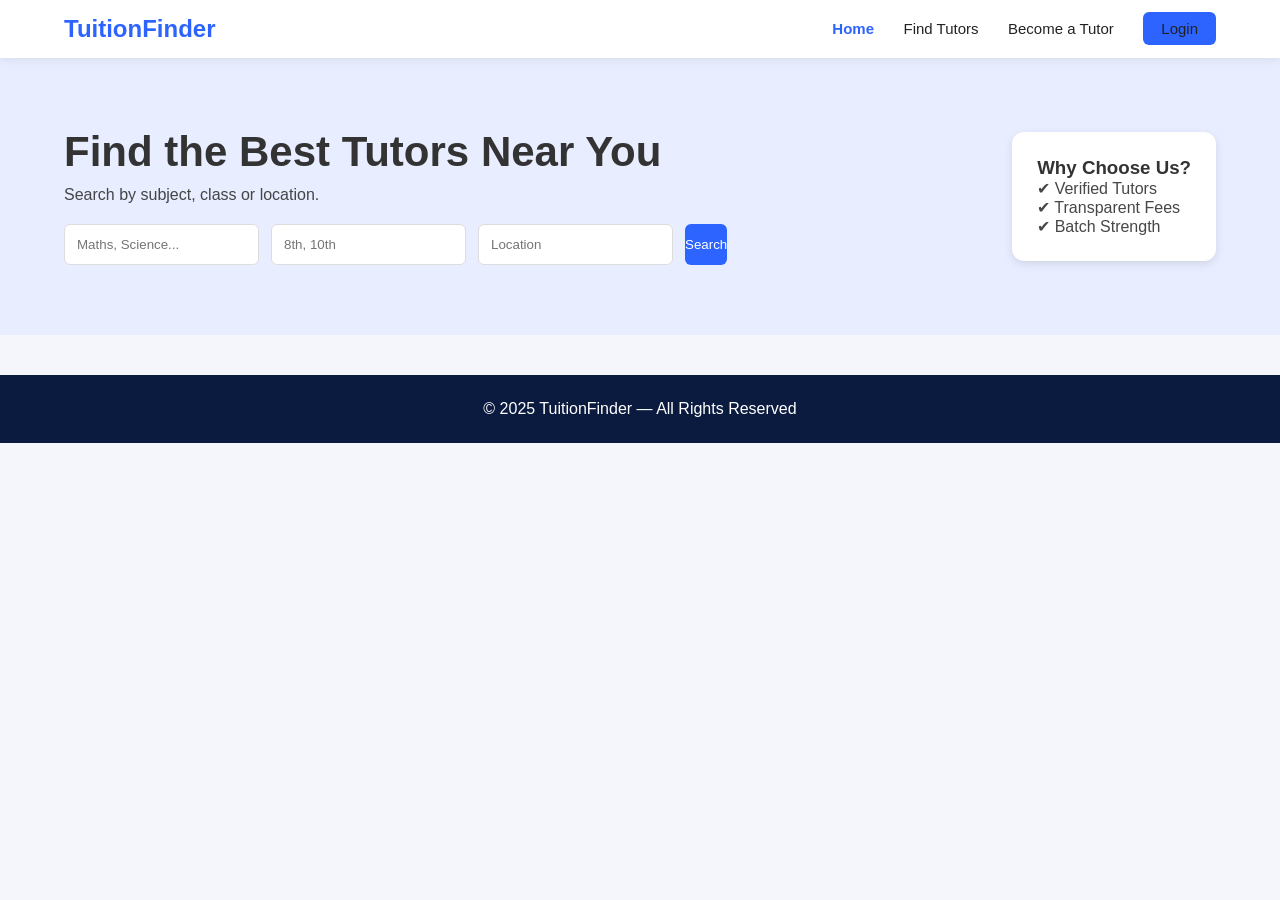
==== index.html @ 5f2dd2f7 "Add files via upload" ====
<!DOCTYPE html>
<html lang="en">
<head>
<meta charset="UTF-8">
<title>TuitionFinder - Home</title>
<meta name="viewport" content="width=device-width, initial-scale=1.0">

<style>
/* === GLOBAL === */
*{margin:0;padding:0;box-sizing:border-box;font-family:Inter,sans-serif;}
body{background:#f4f6fc;color:#333;}
.container{width:90%;max-width:1180px;margin:auto;}
h1,h2,h3{font-weight:700;}
p{opacity:.9}

/* === NAVBAR === */
.navbar{background:#fff;box-shadow:0 2px 10px rgba(0,0,0,.08);padding:15px 0;position:sticky;top:0;z-index:10;}
.nav-container{display:flex;justify-content:space-between;align-items:center;}
.logo{font-size:24px;font-weight:800;color:#2d63ff;}
.nav-links a{text-decoration:none;margin-left:25px;color:#222;font-size:15px;font-weight:500;}
.nav-links a.active{color:#2d63ff;font-weight:700;}
.btn-primary{background:#2d63ff;color:#fff;padding:8px 18px;border-radius:6px;text-decoration:none}

/* === HERO === */
.hero{padding:70px 0;background:#e8edff;}
.hero-content{display:flex;justify-content:space-between;align-items:center;}
.hero-text{width:55%}
.hero-text h1{font-size:42px;margin-bottom:10px;}
.search-bar{display:grid;grid-template-columns:repeat(4,1fr);gap:12px;margin-top:20px}
.search-bar input{padding:12px;border:1px solid #ddd;border-radius:6px;}
.search-bar button{background:#2d63ff;color:#fff;border:none;border-radius:6px;cursor:pointer;}
.hero-card{background:#fff;padding:25px;border-radius:12px;box-shadow:0 3px 10px rgba(0,0,0,.1);}

/* === FOOTER === */
.footer{background:#0b1b3f;color:#fff;padding:25px 0;margin-top:40px;text-align:center;}
</style>

</head>

<body>

<header class="navbar">
  <div class="container nav-container">
    <div class="logo">TuitionFinder</div>
    <nav class="nav-links">
      <a class="active" href="index.html">Home</a>
      <a href="tutors.html">Find Tutors</a>
      <a href="register-tutor.html">Become a Tutor</a>
      <a href="login.html" class="btn-primary">Login</a>
    </nav>
  </div>
</header>

<section class="hero">
  <div class="container hero-content">

    <div class="hero-text">
      <h1>Find the Best Tutors Near You</h1>
      <p>Search by subject, class or location.</p>

      <form class="search-bar" action="tutors.html">
        <input type="text" placeholder="Maths, Science...">
        <input type="text" placeholder="8th, 10th">
        <input type="text" placeholder="Location">
        <button>Search</button>
      </form>
    </div>

    <div class="hero-card">
      <h3>Why Choose Us?</h3>
      <p>✔ Verified Tutors</p>
      <p>✔ Transparent Fees</p>
      <p>✔ Batch Strength</p>
    </div>

  </div>
</section>

<footer class="footer">
  © 2025 TuitionFinder — All Rights Reserved
</footer>

</body>
</html>
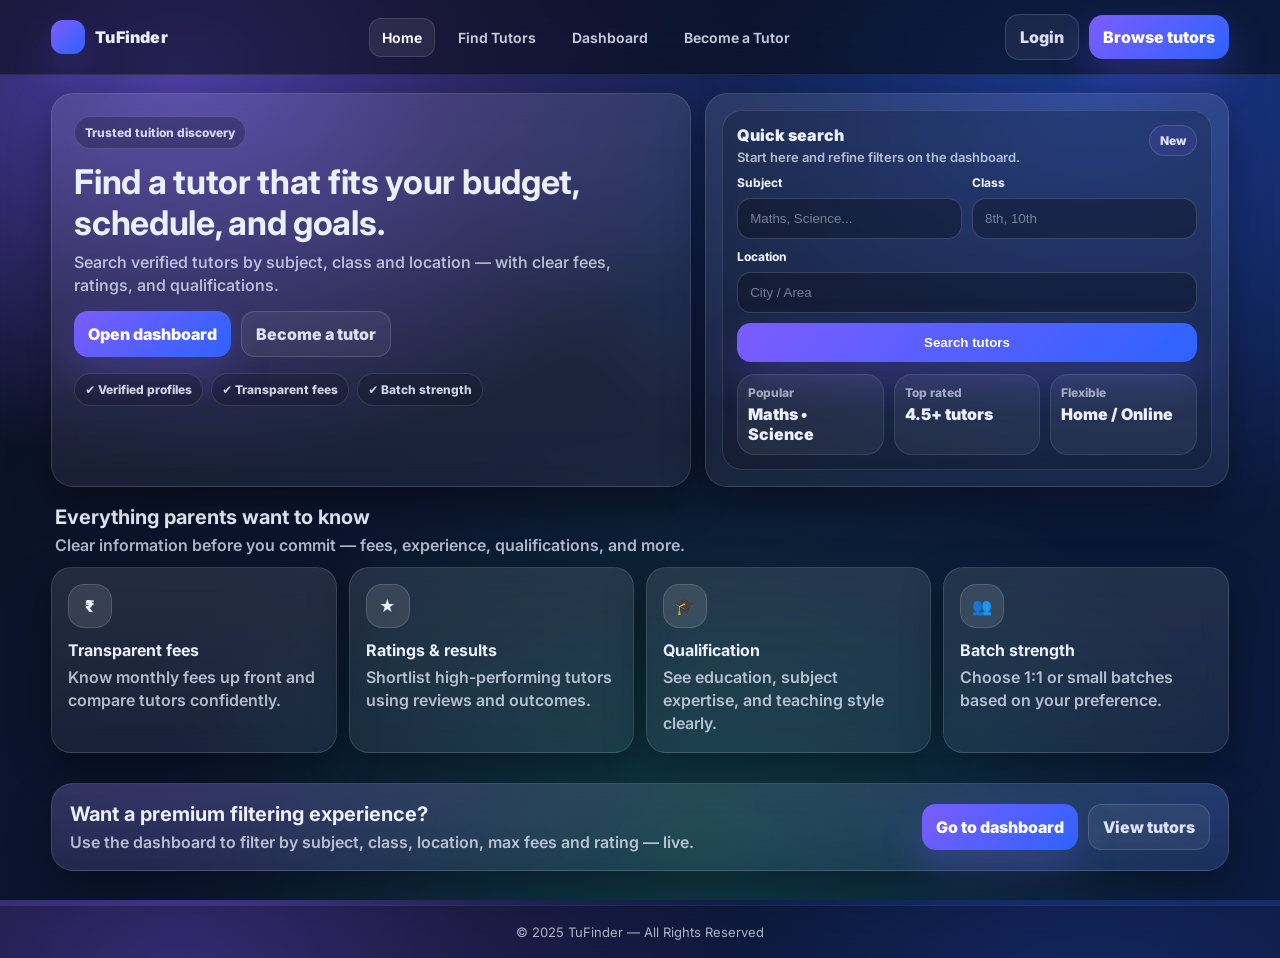
==== commit eb3b4fdf: "upload project" ====
--- a/index.html
+++ b/index.html
@@ -1,84 +1,159 @@
-<!DOCTYPE html>
-<html lang="en">
-<head>
-<meta charset="UTF-8">
-<title>TuitionFinder - Home</title>
-<meta name="viewport" content="width=device-width, initial-scale=1.0">
-
-<style>
-/* === GLOBAL === */
-*{margin:0;padding:0;box-sizing:border-box;font-family:Inter,sans-serif;}
-body{background:#f4f6fc;color:#333;}
-.container{width:90%;max-width:1180px;margin:auto;}
-h1,h2,h3{font-weight:700;}
-p{opacity:.9}
-
-/* === NAVBAR === */
-.navbar{background:#fff;box-shadow:0 2px 10px rgba(0,0,0,.08);padding:15px 0;position:sticky;top:0;z-index:10;}
-.nav-container{display:flex;justify-content:space-between;align-items:center;}
-.logo{font-size:24px;font-weight:800;color:#2d63ff;}
-.nav-links a{text-decoration:none;margin-left:25px;color:#222;font-size:15px;font-weight:500;}
-.nav-links a.active{color:#2d63ff;font-weight:700;}
-.btn-primary{background:#2d63ff;color:#fff;padding:8px 18px;border-radius:6px;text-decoration:none}
-
-/* === HERO === */
-.hero{padding:70px 0;background:#e8edff;}
-.hero-content{display:flex;justify-content:space-between;align-items:center;}
-.hero-text{width:55%}
-.hero-text h1{font-size:42px;margin-bottom:10px;}
-.search-bar{display:grid;grid-template-columns:repeat(4,1fr);gap:12px;margin-top:20px}
-.search-bar input{padding:12px;border:1px solid #ddd;border-radius:6px;}
-.search-bar button{background:#2d63ff;color:#fff;border:none;border-radius:6px;cursor:pointer;}
-.hero-card{background:#fff;padding:25px;border-radius:12px;box-shadow:0 3px 10px rgba(0,0,0,.1);}
-
-/* === FOOTER === */
-.footer{background:#0b1b3f;color:#fff;padding:25px 0;margin-top:40px;text-align:center;}
-</style>
-
-</head>
-
-<body>
-
-<header class="navbar">
-  <div class="container nav-container">
-    <div class="logo">TuitionFinder</div>
-    <nav class="nav-links">
-      <a class="active" href="index.html">Home</a>
-      <a href="tutors.html">Find Tutors</a>
-      <a href="register-tutor.html">Become a Tutor</a>
-      <a href="login.html" class="btn-primary">Login</a>
-    </nav>
-  </div>
-</header>
-
-<section class="hero">
-  <div class="container hero-content">
-
-    <div class="hero-text">
-      <h1>Find the Best Tutors Near You</h1>
-      <p>Search by subject, class or location.</p>
-
-      <form class="search-bar" action="tutors.html">
-        <input type="text" placeholder="Maths, Science...">
-        <input type="text" placeholder="8th, 10th">
-        <input type="text" placeholder="Location">
-        <button>Search</button>
-      </form>
-    </div>
-
-    <div class="hero-card">
-      <h3>Why Choose Us?</h3>
-      <p>✔ Verified Tutors</p>
-      <p>✔ Transparent Fees</p>
-      <p>✔ Batch Strength</p>
-    </div>
-
-  </div>
-</section>
-
-<footer class="footer">
-  © 2025 TuitionFinder — All Rights Reserved
-</footer>
-
-</body>
-</html>
+<!DOCTYPE html>
+<html lang="en">
+<head>
+  <meta charset="UTF-8">
+  <title>TuFinder - Home</title>
+  <meta name="viewport" content="width=device-width, initial-scale=1.0">
+  <link rel="preconnect" href="https://fonts.googleapis.com">
+  <link rel="preconnect" href="https://fonts.gstatic.com" crossorigin>
+  <link href="https://fonts.googleapis.com/css2?family=Inter:wght@400;500;600;700;800;900&display=swap" rel="stylesheet">
+  <link rel="stylesheet" href="index.css">
+</head>
+
+<body>
+
+  <header class="topbar">
+    <div class="container topbar-inner">
+      <a class="brand" href="index.html" aria-label="TuFinder Home">
+        <span class="brand-mark" aria-hidden="true"></span>
+        <span class="brand-text">TuFinder</span>
+      </a>
+
+      <nav class="nav">
+        <a class="nav-link active" href="index.html">Home</a>
+        <a class="nav-link" href="tutors.html">Find Tutors</a>
+        <a class="nav-link" href="dashboard.html">Dashboard</a>
+        <a class="nav-link" href="register-tutor.html">Become a Tutor</a>
+      </nav>
+
+      <div class="top-actions">
+        <a class="btn btn-ghost" href="login.html">Login</a>
+        <a class="btn btn-primary" href="tutors.html">Browse tutors</a>
+      </div>
+    </div>
+  </header>
+
+  <main class="container">
+    <section class="hero">
+      <div class="hero-left">
+        <div class="kicker">Trusted tuition discovery</div>
+        <h1>Find a tutor that fits your budget, schedule, and goals.</h1>
+        <p>
+          Search verified tutors by subject, class and location — with clear fees, ratings, and qualifications.
+        </p>
+
+        <div class="hero-cta">
+          <a class="btn btn-primary" href="dashboard.html">Open dashboard</a>
+          <a class="btn btn-ghost" href="register-tutor.html">Become a tutor</a>
+        </div>
+
+        <div class="trust-row" aria-hidden="true">
+          <div class="trust-pill">✔ Verified profiles</div>
+          <div class="trust-pill">✔ Transparent fees</div>
+          <div class="trust-pill">✔ Batch strength</div>
+        </div>
+      </div>
+
+      <div class="hero-right">
+        <section class="search-card" aria-label="Quick tutor search">
+          <div class="search-head">
+            <div>
+              <div class="search-title">Quick search</div>
+              <div class="search-sub">Start here and refine filters on the dashboard.</div>
+            </div>
+            <span class="chip" aria-hidden="true">New</span>
+          </div>
+
+          <form class="search-grid" action="tutors.html">
+            <div class="field">
+              <label for="subject">Subject</label>
+              <div class="control">
+                <input id="subject" name="subject" type="text" placeholder="Maths, Science..." />
+              </div>
+            </div>
+            <div class="field">
+              <label for="class">Class</label>
+              <div class="control">
+                <input id="class" name="class" type="text" placeholder="8th, 10th" />
+              </div>
+            </div>
+            <div class="field field-wide">
+              <label for="location">Location</label>
+              <div class="control">
+                <input id="location" name="location" type="text" placeholder="City / Area" />
+              </div>
+            </div>
+            <button class="btn btn-primary field-wide" type="submit">Search tutors</button>
+          </form>
+
+          <div class="mini-cards" aria-hidden="true">
+            <div class="mini">
+              <div class="mini-k">Popular</div>
+              <div class="mini-v">Maths • Science</div>
+            </div>
+            <div class="mini">
+              <div class="mini-k">Top rated</div>
+              <div class="mini-v">4.5+ tutors</div>
+            </div>
+            <div class="mini">
+              <div class="mini-k">Flexible</div>
+              <div class="mini-v">Home / Online</div>
+            </div>
+          </div>
+        </section>
+      </div>
+    </section>
+
+    <section class="section">
+      <div class="section-head">
+        <h2>Everything parents want to know</h2>
+        <p>Clear information before you commit — fees, experience, qualifications, and more.</p>
+      </div>
+
+      <div class="cards">
+        <article class="info-card">
+          <div class="icon" aria-hidden="true">₹</div>
+          <h3>Transparent fees</h3>
+          <p>Know monthly fees up front and compare tutors confidently.</p>
+        </article>
+        <article class="info-card">
+          <div class="icon" aria-hidden="true">★</div>
+          <h3>Ratings & results</h3>
+          <p>Shortlist high-performing tutors using reviews and outcomes.</p>
+        </article>
+        <article class="info-card">
+          <div class="icon" aria-hidden="true">🎓</div>
+          <h3>Qualification</h3>
+          <p>See education, subject expertise, and teaching style clearly.</p>
+        </article>
+        <article class="info-card">
+          <div class="icon" aria-hidden="true">👥</div>
+          <h3>Batch strength</h3>
+          <p>Choose 1:1 or small batches based on your preference.</p>
+        </article>
+      </div>
+    </section>
+
+    <section class="cta">
+      <div class="cta-card">
+        <div class="cta-left">
+          <h2>Want a premium filtering experience?</h2>
+          <p>Use the dashboard to filter by subject, class, location, max fees and rating — live.</p>
+        </div>
+        <div class="cta-right">
+          <a class="btn btn-primary" href="dashboard.html">Go to dashboard</a>
+          <a class="btn btn-ghost" href="tutors.html">View tutors</a>
+        </div>
+      </div>
+    </section>
+  </main>
+
+  <footer class="footer">
+    © 2025 TuFinder — All Rights Reserved
+  </footer>
+
+  <script src="main.js" defer></script>
+
+</body>
+</html>
+
--- a/index.css
+++ b/index.css
@@ -0,0 +1,277 @@
+/* TuitionFinder - Home (modern dark UI) */
+:root{
+  --bg0:#0b1020;
+  --bg1:#0b1b3f;
+  --card:rgba(255,255,255,.08);
+  --card2:rgba(255,255,255,.12);
+  --text:#eaf0ff;
+  --muted:rgba(234,240,255,.74);
+  --line:rgba(255,255,255,.14);
+  --shadow: 0 26px 70px rgba(0,0,0,.45);
+  --shadow2: 0 16px 40px rgba(0,0,0,.34);
+  --accent:#7c5cff;
+  --accent2:#2d63ff;
+  --good:#20d08a;
+}
+
+*{box-sizing:border-box}
+html,body{height:100%}
+body{
+  margin:0;
+  font-family: Inter, system-ui, -apple-system, Segoe UI, Roboto, sans-serif;
+  color:var(--text);
+  background:
+    radial-gradient(950px 650px at 14% 8%, rgba(124,92,255,.60), rgba(124,92,255,0) 60%),
+    radial-gradient(1050px 700px at 85% 12%, rgba(45,99,255,.46), rgba(45,99,255,0) 60%),
+    radial-gradient(900px 650px at 55% 92%, rgba(32,208,138,.20), rgba(32,208,138,0) 60%),
+    linear-gradient(140deg, var(--bg0), var(--bg1));
+}
+
+.container{width:min(1180px, 92vw); margin:0 auto}
+
+/* Topbar */
+.topbar{
+  position:sticky; top:0; z-index:30;
+  background: rgba(7,10,18,.55);
+  backdrop-filter: blur(14px);
+  border-bottom: 1px solid rgba(255,255,255,.08);
+}
+.topbar-inner{display:flex; align-items:center; justify-content:space-between; gap:16px; padding:14px 0}
+
+.brand{display:flex; align-items:center; gap:10px; text-decoration:none; color:var(--text)}
+.brand-mark{
+  width:34px;height:34px;border-radius:12px;
+  background: linear-gradient(135deg, var(--accent), var(--accent2));
+  box-shadow: 0 18px 40px rgba(124,92,255,.25);
+}
+.brand-text{font-weight:900; letter-spacing:.2px}
+
+.nav{display:flex; gap:10px; align-items:center; flex-wrap:wrap}
+.nav-link{
+  text-decoration:none;
+  color: rgba(234,240,255,.82);
+  font-weight:650;
+  font-size:14px;
+  padding:10px 12px;
+  border-radius:12px;
+  border:1px solid transparent;
+}
+.nav-link:hover{color:#fff; background: rgba(255,255,255,.06)}
+.nav-link.active{
+  background: rgba(255,255,255,.08);
+  border-color: rgba(255,255,255,.12);
+  color:#fff;
+}
+
+.top-actions{display:flex; gap:10px; align-items:center; flex-wrap:wrap; justify-content:flex-end}
+.btn{
+  text-decoration:none;
+  border:none;
+  border-radius:14px;
+  padding:12px 14px;
+  font-weight:850;
+  cursor:pointer;
+  color:#fff;
+  transition: transform .12s ease, filter .12s ease, background .12s ease;
+  display:inline-flex;
+  align-items:center;
+  justify-content:center;
+  gap:10px;
+  white-space:nowrap;
+}
+.btn:active{transform: translateY(1px)}
+.btn-primary{
+  background: linear-gradient(135deg, var(--accent), var(--accent2));
+  box-shadow: 0 18px 40px rgba(124,92,255,.25);
+}
+.btn-primary:hover{filter:saturate(1.1) brightness(1.05)}
+.btn-ghost{
+  background: rgba(255,255,255,.06);
+  border:1px solid rgba(255,255,255,.14);
+  color: rgba(234,240,255,.92);
+}
+.btn-ghost:hover{background: rgba(255,255,255,.10)}
+
+/* Hero */
+.hero{
+  margin-top:18px;
+  display:grid;
+  grid-template-columns: 1.1fr .9fr;
+  gap:14px;
+  align-items:stretch;
+}
+.hero-left,.hero-right{
+  border-radius:22px;
+  border:1px solid rgba(255,255,255,.12);
+  background: linear-gradient(180deg, rgba(255,255,255,.10), rgba(255,255,255,.06));
+  backdrop-filter: blur(14px);
+  box-shadow: var(--shadow2);
+}
+.hero-left{padding:22px}
+.kicker{
+  display:inline-flex;
+  align-items:center;
+  gap:8px;
+  padding:8px 10px;
+  border-radius:999px;
+  border:1px solid rgba(255,255,255,.14);
+  background: rgba(7,10,18,.25);
+  color: rgba(234,240,255,.86);
+  font-size:12px;
+  font-weight:800;
+}
+.hero-left h1{margin:12px 0 8px; font-size:34px; letter-spacing:-.3px}
+.hero-left p{margin:0; color:var(--muted); font-weight:550; line-height:1.45}
+.hero-cta{display:flex; gap:10px; margin-top:14px; flex-wrap:wrap}
+.trust-row{display:flex; gap:8px; flex-wrap:wrap; margin-top:16px}
+.trust-pill{
+  padding:8px 10px;
+  border-radius:999px;
+  border:1px solid rgba(255,255,255,.12);
+  background: rgba(7,10,18,.22);
+  color: rgba(234,240,255,.86);
+  font-size:12px;
+  font-weight:800;
+}
+
+.hero-right{padding:16px}
+
+/* Search card */
+.search-card{
+  border-radius:20px;
+  border:1px solid rgba(255,255,255,.12);
+  background: rgba(7,10,18,.22);
+  padding:14px;
+}
+.search-head{display:flex; align-items:flex-start; justify-content:space-between; gap:10px; margin-bottom:10px}
+.search-title{font-weight:950}
+.search-sub{color:var(--muted); font-weight:600; font-size:13px; margin-top:4px}
+.chip{
+  padding:7px 10px;
+  border-radius:999px;
+  border:1px solid rgba(255,255,255,.14);
+  background: rgba(124,92,255,.12);
+  color: rgba(234,240,255,.92);
+  font-size:12px;
+  font-weight:850;
+}
+
+.search-grid{
+  display:grid;
+  grid-template-columns: 1fr 1fr;
+  gap:10px;
+}
+.field{min-width:0}
+.field-wide{grid-column: 1 / -1}
+.field label{display:block; font-weight:750; font-size:12px; margin:0 0 8px}
+.control{position:relative}
+.control input{
+  width:100%;
+  padding:12px 12px;
+  border-radius:14px;
+  border:1px solid rgba(255,255,255,.16);
+  background: rgba(7,10,18,.35);
+  color:var(--text);
+  outline:none;
+  transition: transform .12s ease, border-color .12s ease, background .12s ease;
+}
+.control input::placeholder{color: rgba(234,240,255,.46)}
+.control input:focus{
+  border-color: rgba(124,92,255,.65);
+  background: rgba(7,10,18,.48);
+  transform: translateY(-1px);
+}
+
+.mini-cards{
+  margin-top:12px;
+  display:grid;
+  grid-template-columns: repeat(3, 1fr);
+  gap:10px;
+}
+.mini{
+  border-radius:18px;
+  border:1px solid rgba(255,255,255,.10);
+  background: rgba(255,255,255,.06);
+  padding:10px;
+}
+.mini-k{color: rgba(234,240,255,.62); font-size:12px; font-weight:800}
+.mini-v{margin-top:4px; font-weight:900}
+
+/* Sections */
+.section{margin:18px 0 30px}
+.section-head{margin:16px 4px 12px}
+.section-head h2{margin:0 0 6px; font-size:20px}
+.section-head p{margin:0; color:var(--muted); font-weight:600}
+
+.cards{
+  display:grid;
+  grid-template-columns: repeat(12, 1fr);
+  gap:12px;
+}
+.info-card{
+  grid-column: span 3;
+  border-radius:20px;
+  border:1px solid rgba(255,255,255,.12);
+  background: linear-gradient(180deg, rgba(255,255,255,.10), rgba(255,255,255,.06));
+  backdrop-filter: blur(14px);
+  box-shadow: var(--shadow2);
+  padding:16px;
+}
+.info-card .icon{
+  width:44px;height:44px;border-radius:16px;
+  display:grid;place-items:center;
+  font-weight:950;
+  background: rgba(255,255,255,.10);
+  border:1px solid rgba(255,255,255,.14);
+}
+.info-card h3{margin:12px 0 6px; font-size:16px}
+.info-card p{margin:0; color:var(--muted); font-weight:600; line-height:1.45}
+
+/* CTA */
+.cta{margin:0 0 34px}
+.cta-card{
+  display:flex;
+  align-items:center;
+  justify-content:space-between;
+  gap:14px;
+  padding:18px;
+  border-radius:22px;
+  border:1px solid rgba(255,255,255,.12);
+  background:
+    radial-gradient(900px 280px at 10% 0%, rgba(124,92,255,.20), rgba(124,92,255,0) 60%),
+    radial-gradient(900px 280px at 100% 10%, rgba(45,99,255,.18), rgba(45,99,255,0) 60%),
+    linear-gradient(180deg, rgba(255,255,255,.10), rgba(255,255,255,.06));
+  backdrop-filter: blur(14px);
+  box-shadow: var(--shadow2);
+}
+.cta-left h2{margin:0 0 6px; font-size:20px}
+.cta-left p{margin:0; color:var(--muted); font-weight:600}
+.cta-right{display:flex; gap:10px; flex-wrap:wrap; justify-content:flex-end}
+
+/* Footer */
+.footer{
+  border-top:1px solid rgba(255,255,255,.08);
+  background: rgba(7,10,18,.35);
+  backdrop-filter: blur(14px);
+  color: rgba(234,240,255,.72);
+  padding:18px 0;
+  text-align:center;
+  font-size:13px;
+}
+
+/* Responsive */
+@media (max-width: 980px){
+  .hero{grid-template-columns:1fr}
+  .info-card{grid-column: span 6}
+  .cta-card{flex-direction:column; align-items:flex-start}
+}
+@media (max-width: 620px){
+  .nav{display:none}
+  .hero-left h1{font-size:30px}
+  .mini-cards{grid-template-columns:1fr}
+  .info-card{grid-column: span 12}
+  .top-actions{width:100%}
+  .btn{flex:1 1 auto}
+  .search-grid{grid-template-columns:1fr}
+}
+
